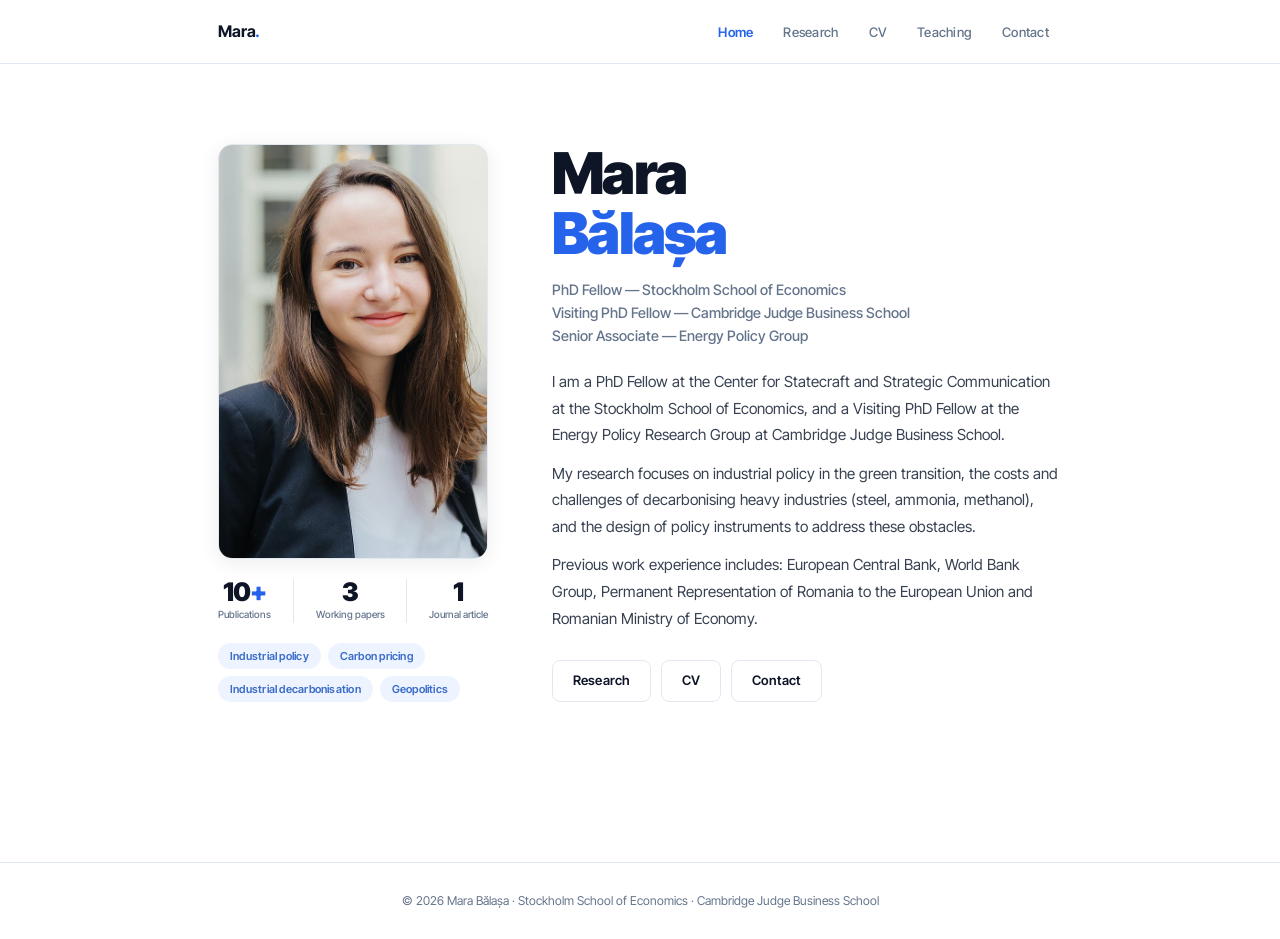
==== index.html @ b7f6f6ef "first commit" ====
<!DOCTYPE html>
<html lang="en">
<head>
  <meta charset="UTF-8" />
  <meta name="viewport" content="width=device-width, initial-scale=1.0" />
  <title>Mara Bălașa — Academic Portfolio</title>
  <link rel="stylesheet" href="style.css" />
</head>
<body>

<nav>
  <div class="nav-inner">
    <a class="nav-name" href="index.html">Mara<span>.</span></a>
    <ul class="nav-links">
      <li><a href="index.html" class="active">Home</a></li>
      <li><a href="research.html">Research</a></li>
      <li><a href="cv.html">CV</a></li>
      <li><a href="teaching.html">Teaching</a></li>
      <li><a href="contact.html">Contact</a></li>
    </ul>
  </div>
</nav>

<main>

  <!-- Hero -->
  <div class="hero-wrap">

    <section class="hero">
      <div class="hero-photo-col">
        <img src="photo.jpg" alt="Mara Bălașa" />
        <div class="hero-stats">
          <div class="stat">
            <span class="stat-num">10<em>+</em></span>
            <span class="stat-label">Publications</span>
          </div>
          <div class="stat-divider"></div>
          <div class="stat">
            <span class="stat-num">3</span>
            <span class="stat-label">Working papers</span>
          </div>
          <div class="stat-divider"></div>
          <div class="stat">
            <span class="stat-num">1</span>
            <span class="stat-label">Journal article</span>
          </div>
        </div>
        <div class="hero-tags">
          <span class="hero-tag hero-tag--policy">Industrial policy</span>
          <span class="hero-tag hero-tag--carbon">Carbon pricing</span>
          <span class="hero-tag hero-tag--decarb">Industrial decarbonisation</span>
          <span class="hero-tag hero-tag--geo">Geopolitics</span>
        </div>
      </div>

      <div class="hero-text">
        <h1>Mara<br/><em>Bălașa</em></h1>
        <p class="hero-role">
          PhD Fellow &mdash; Stockholm School of Economics<br/>
          Visiting PhD Fellow &mdash; Cambridge Judge Business School<br/>
          Senior Associate &mdash; Energy Policy Group
        </p>
        <div class="hero-bio">
          <p>
            I am a PhD Fellow at the Center for Statecraft and Strategic Communication at
            the Stockholm School of Economics, and a Visiting PhD Fellow at the Energy
            Policy Research Group at Cambridge Judge Business School.
          </p>
          <p>
            My research focuses on industrial policy in the green transition, the costs and
            challenges of decarbonising heavy industries (steel, ammonia, methanol), and the
            design of policy instruments to address these obstacles.
          </p>
          <p class="hero-prior">Previous work experience includes: European Central Bank, World Bank Group, Permanent Representation of Romania to the European Union and Romanian Ministry of Economy.</p>
        </div>
        <div class="hero-links">
          <a class="btn btn-primary" href="research.html">Research</a>
          <a class="btn btn-ghost" href="cv.html">CV</a>
          <a class="btn btn-ghost" href="contact.html">Contact</a>
        </div>
      </div>
    </section>
  </div>


</main>

<footer>
  &copy; 2026 Mara Bălașa &middot; Stockholm School of Economics &middot; Cambridge Judge Business School
</footer>

<script src="script.js"></script>
</body>
</html>
---- style.css ----
/* ============================================================
   Academic Portfolio — Newscatcher-inspired light theme
   ============================================================ */

@import url('https://fonts.googleapis.com/css2?family=Inter+Tight:ital,wght@0,300;0,400;0,500;0,600;0,700;0,800;0,900;1,300;1,400&family=Lora:ital,wght@0,400;0,600;1,400&display=swap');

*, *::before, *::after { box-sizing: border-box; margin: 0; padding: 0; }

:root {
  /* ── koen_papers.css token aliases ── */
  --color-bg:        #ffffff;
  --color-surface:   #ffffff;
  --color-border:    #E2E8F0;
  --color-accent:    #2563EB;
  --color-accent-md: #BFDBFE;
  --color-muted:     #64748B;
  --color-subtle:    #94A3B8;
  --color-text:      #0D1526;
  --font-sans:       'Inter Tight', system-ui, sans-serif;
  --font-serif:      'Lora', Georgia, serif;
  --radius-md:       12px;
  --shadow-lg:       0 10px 40px rgba(15,23,42,0.12);
  --transition:      0.2s ease;
  --nav-h:           64px;
  --container-px:    28px;
  --container-w:     900px;

  /* ── Site tokens ── */
  --bg:          #ffffff;
  --bg-soft:     #F5F8FF;
  --bg-dark:     #0B1628;
  --text:        #0D1526;
  --muted:       #64748B;
  --blue:        #2563EB;
  --blue-dark:   #1D4ED8;
  --blue-light:  #EFF6FF;
  --blue-mid:    #BFDBFE;
  --border:      #E2E8F0;
  --shadow-sm:   0 1px 3px rgba(15,23,42,0.06), 0 1px 2px rgba(15,23,42,0.04);
  --shadow-md:   0 4px 20px rgba(15,23,42,0.08);
  --max:         900px;
  --nav-h:       64px;
}

html { font-size: 16px; scroll-behavior: smooth; }

body {
  font-family: 'Inter Tight', system-ui, sans-serif;
  background: var(--bg);
  color: var(--text);
  line-height: 1.65;
  -webkit-font-smoothing: antialiased;
}

a { color: var(--blue); text-decoration: none; }
a:hover { text-decoration: underline; }

/* ── Scroll animations ───────────────────────────────────── */
[data-animate] {
  opacity: 0;
  transform: translateY(24px);
  transition: opacity 0.6s cubic-bezier(0.16,1,0.3,1),
              transform 0.6s cubic-bezier(0.16,1,0.3,1);
}

[data-animate].is-visible {
  opacity: 1;
  transform: translateY(0);
}

[data-animate][data-delay="1"] { transition-delay: 0.08s; }
[data-animate][data-delay="2"] { transition-delay: 0.16s; }
[data-animate][data-delay="3"] { transition-delay: 0.24s; }
[data-animate][data-delay="4"] { transition-delay: 0.32s; }
[data-animate][data-delay="5"] { transition-delay: 0.40s; }

/* ── Navigation ─────────────────────────────────────────── */
nav {
  position: sticky;
  top: 0;
  z-index: 200;
  height: var(--nav-h);
  background: rgba(255,255,255,0.88);
  backdrop-filter: blur(16px);
  -webkit-backdrop-filter: blur(16px);
  border-bottom: 1px solid var(--border);
}

.nav-inner {
  max-width: var(--max);
  margin: 0 auto;
  padding: 0 28px;
  height: 100%;
  display: flex;
  align-items: center;
  justify-content: space-between;
}

.nav-name {
  font-size: 1rem;
  font-weight: 700;
  color: var(--text);
  text-decoration: none;
  letter-spacing: -0.01em;
}

.nav-name span { color: var(--blue); }

.nav-links {
  list-style: none;
  display: flex;
  gap: 4px;
}

.nav-links a {
  font-size: 0.82rem;
  font-weight: 500;
  letter-spacing: 0.02em;
  color: var(--muted);
  text-decoration: none;
  padding: 6px 13px;
  border-radius: 7px;
  transition: color 0.15s, background 0.15s;
}

.nav-links a:hover { color: var(--text); background: var(--bg-soft); text-decoration: none; }
.nav-links a.active { color: var(--blue); font-weight: 600; }

/* ── Page wrapper ────────────────────────────────────────── */
main {
  max-width: var(--max);
  margin: 0 auto;
  padding: clamp(48px,7vw,80px) 28px clamp(72px,10vw,120px);
}

/* ── Section labels ──────────────────────────────────────── */
.label {
  font-size: 0.72rem;
  font-weight: 700;
  letter-spacing: 0.12em;
  text-transform: uppercase;
  color: var(--blue);
  margin-bottom: 18px;
}

/* ── Divider ─────────────────────────────────────────────── */
.divider {
  height: 1px;
  background: var(--border);
  margin: clamp(40px,6vw,64px) 0;
}

/* ── Hero (home) ─────────────────────────────────────────── */
.hero {
  display: flex;
  gap: clamp(36px,5vw,64px);
  align-items: stretch;
  padding-top: 0;
}

.hero-photo-col {
  flex-shrink: 0;
  display: flex;
  flex-direction: column;
  gap: 20px;
  width: 270px;
  align-self: stretch;
}

.hero-photo-col img {
  width: 270px;
  flex: 1;
  min-height: 0;
  object-fit: cover;
  object-position: top center;
  display: block;
  border-radius: 14px;
  border: 1px solid var(--border);
  box-shadow: var(--shadow-md);
}

.hero-stats {
  display: flex;
  justify-content: space-between;
  align-items: center;
  gap: 0;
  width: 100%;
}

.hero-stats .stat { align-items: center; }

.hero-stats .stat-num { font-size: 1.6rem; }

.hero-stats .stat-label { font-size: 0.62rem; text-align: center; }

.hero-photo .photo-placeholder {
  width: 180px;
  height: 220px;
  border-radius: 14px;
  background: var(--bg-soft);
  border: 1px dashed var(--blue-mid);
  display: flex;
  align-items: center;
  justify-content: center;
  color: var(--muted);
  font-size: 0.72rem;
  letter-spacing: 0.05em;
  text-align: center;
  line-height: 1.8;
}

.hero-text { flex: 1; padding-top: 0; }

/* Animate name letters in */
@keyframes heroFadeUp {
  from { opacity: 0; transform: translateY(20px); }
  to   { opacity: 1; transform: translateY(0); }
}

.hero-text h1 {
  font-size: clamp(2.4rem, 6vw, 3.6rem);
  font-weight: 900;
  line-height: 1.04;
  letter-spacing: -0.03em;
  color: var(--text);
  margin-bottom: 14px;
  animation: heroFadeUp 0.7s cubic-bezier(0.16,1,0.3,1) both;
}

.hero-text h1 em {
  font-style: normal;
  color: var(--blue);
}

.hero-role {
  font-size: 0.9rem;
  font-weight: 500;
  color: var(--muted);
  margin-bottom: 22px;
  line-height: 1.6;
  animation: heroFadeUp 0.7s 0.1s cubic-bezier(0.16,1,0.3,1) both;
}

.hero-bio {
  font-size: 0.95rem;
  color: #374151;
  line-height: 1.75;
  margin-bottom: 28px;
  animation: heroFadeUp 0.7s 0.2s cubic-bezier(0.16,1,0.3,1) both;
}

.hero-bio p + p { margin-top: 12px; }

.hero-links {
  display: flex;
  flex-wrap: wrap;
  gap: 10px;
  animation: heroFadeUp 0.7s 0.3s cubic-bezier(0.16,1,0.3,1) both;
}

/* ── Buttons ─────────────────────────────────────────────── */
.btn {
  display: inline-flex;
  align-items: center;
  gap: 6px;
  font-size: 0.82rem;
  font-weight: 600;
  letter-spacing: 0.01em;
  text-decoration: none;
  padding: 9px 20px;
  border-radius: 8px;
  transition: all 0.18s;
  cursor: pointer;
}

.btn:hover { text-decoration: none; }

.btn-primary,
.btn-ghost {
  background: #fff;
  color: var(--text);
  border: 1.5px solid var(--border);
}

.btn-primary:hover,
.btn-ghost:hover {
  background: var(--blue);
  color: #fff;
  border-color: var(--blue);
  box-shadow: 0 2px 14px rgba(37,99,235,0.25);
  transform: translateY(-1px);
  text-decoration: none;
}

/* ── Publication list ────────────────────────────────────── */
.pub-list { list-style: none; display: flex; flex-direction: column; gap: 1px; }

.pub-item {
  padding: 18px 20px;
  background: #fff;
  border: 1px solid var(--border);
  border-radius: 10px;
  margin-bottom: 8px;
  transition: border-color 0.2s, box-shadow 0.2s, transform 0.2s;
}

.pub-item:hover {
  border-color: var(--blue-mid);
  box-shadow: var(--shadow-md);
  transform: translateY(-2px);
}

.pub-title {
  font-family: var(--font-serif);
  font-size: 17px;
  font-weight: 600;
  font-style: normal;
  color: var(--text);
  line-height: 1.4;
  letter-spacing: -.01em;
  margin-bottom: 5px;
}

.pub-title a { color: inherit; text-decoration: none; }
.pub-title a:hover { color: var(--blue); }

.pub-meta {
  font-size: 0.79rem;
  color: var(--muted);
  margin-bottom: 10px;
}

.pub-links { display: flex; flex-wrap: wrap; gap: 6px; }

.pub-link {
  font-size: 0.7rem;
  font-weight: 600;
  letter-spacing: 0.04em;
  text-transform: uppercase;
  text-decoration: none;
  padding: 3px 10px;
  border-radius: 5px;
  border: 1.5px solid var(--border);
  color: var(--muted);
  transition: all 0.15s;
}

.pub-link:hover {
  color: var(--blue);
  border-color: var(--blue-mid);
  background: var(--blue-light);
  text-decoration: none;
}

.see-all {
  font-size: 0.85rem;
  font-weight: 600;
  color: var(--blue);
  text-decoration: none;
  display: inline-flex;
  align-items: center;
  gap: 4px;
  margin-top: 22px;
  transition: gap 0.2s;
}

.see-all:hover { gap: 8px; text-decoration: none; }

/* ── Year badge ──────────────────────────────────────────── */
.year-badge {
  display: inline-block;
  font-size: 0.7rem;
  font-weight: 700;
  letter-spacing: 0.08em;
  color: var(--blue);
  background: var(--blue-light);
  border: 1px solid var(--blue-mid);
  border-radius: 6px;
  padding: 3px 10px;
  margin-bottom: 12px;
}

.year-group { margin-bottom: 44px; }
.year-label {
  font-size: 0.82rem;
  font-weight: 600;
  color: var(--muted);
  letter-spacing: 0.04em;
}

/* ── Page heading ────────────────────────────────────────── */
.page-heading { margin-bottom: clamp(36px,5vw,56px); }

.page-heading h1 {
  font-size: clamp(2rem,5vw,3rem);
  font-weight: 900;
  letter-spacing: -0.03em;
  line-height: 1.08;
  color: var(--text);
  margin-bottom: 12px;
}

.page-heading h1 em { font-style: normal; color: var(--blue); }

.page-heading p {
  font-size: 0.92rem;
  color: var(--muted);
  max-width: 540px;
  line-height: 1.65;
}

/* ── CV timeline ─────────────────────────────────────────── */
.tl-track {
  position: relative;
  margin-bottom: 52px;
}

/* The continuous vertical black line */
.tl-track::before {
  content: '';
  position: absolute;
  /* year col = 108px, dot col = 24px → dot center at 108+12=120px, offset by half line width (1px) */
  left: 119px;
  top: 0;
  bottom: 0;
  width: 2px;
  background: var(--text);
}

.tl-section-label {
  font-size: 0.72rem;
  font-weight: 700;
  letter-spacing: 0.12em;
  text-transform: uppercase;
  color: var(--blue);
  /* align with content column: 108px year + 24px dot col + 20px body padding-left */
  padding-left: 152px;
  margin-top: 40px;
  margin-bottom: 18px;
  position: relative;
  z-index: 1;
}

.tl-section-label:first-child { margin-top: 0; }

.tl-entry {
  display: grid;
  grid-template-columns: 108px 24px 1fr;
  align-items: start;
  margin-bottom: 26px;
}

.tl-year {
  text-align: right;
  padding-right: 0;
  padding-top: 3px;
  font-size: 0.78rem;
  font-weight: 600;
  color: var(--muted);
  letter-spacing: 0.02em;
  line-height: 1.3;
}

.tl-dot-col {
  display: flex;
  justify-content: center;
  align-items: flex-start;
  padding-top: 5px;
  position: relative;
  z-index: 1;
}

.tl-dot {
  width: 11px;
  height: 11px;
  border-radius: 50%;
  background: var(--blue);
  flex-shrink: 0;
  position: relative;
  z-index: 1;
}

.tl-body {
  padding-left: 20px;
  padding-bottom: 4px;
}

.tl-body h3 {
  font-size: 0.95rem;
  font-weight: 700;
  color: var(--text);
  margin-bottom: 2px;
}

.tl-body p {
  font-size: 0.83rem;
  color: var(--muted);
  line-height: 1.45;
  margin-bottom: 0;
}

@media (max-width: 580px) {
  .tl-track::before { left: 79px; }
  .tl-entry { grid-template-columns: 80px 24px 1fr; }
  .tl-section-label { padding-left: 118px; }
  .tl-year { font-size: 0.72rem; }
}

/* ── CV entries ──────────────────────────────────────────── */
.cv-section { margin-bottom: 52px; }
.cv-prior-text { color: var(--muted); font-size: 0.95rem; line-height: 1.7; margin-top: 8px; }

.cv-logos {
  display: flex;
  flex-wrap: wrap;
  align-items: center;
  gap: 32px 40px;
  margin-top: 16px;
}

.cv-logo-item {
  display: flex;
  align-items: center;
  justify-content: center;
}

.cv-logo {
  height: 36px;
  width: auto;
  max-width: 140px;
  object-fit: contain;
  filter: grayscale(100%);
  opacity: 0.6;
  transition: opacity 0.2s, filter 0.2s;
}

.cv-logo:hover {
  filter: grayscale(0%);
  opacity: 1;
}

.cv-logo-lg {
  height: 100px;
}

.cv-logo-md {
  height: 60px;
}

.cv-logo-text-fallback {
  display: none;
}

.cv-logo-name {
  font-size: 0.8rem;
  font-weight: 600;
  color: var(--muted);
  letter-spacing: 0.03em;
  text-transform: uppercase;
  opacity: 0.6;
}

.cv-entry {
  display: flex;
  align-items: center;
  gap: 24px;
  padding: 10px 0;
  border-bottom: 1px solid var(--border);
}

.cv-entry:first-of-type { border-top: 1px solid var(--border); }

.cv-year {
  flex-shrink: 0;
  width: 108px;
  font-size: 0.78rem;
  font-weight: 600;
  color: var(--muted);
  letter-spacing: 0.02em;
}

.cv-body {
  display: flex;
  flex-direction: column;
  justify-content: center;
  gap: 1px;
}

.cv-body h3 {
  font-size: 0.95rem;
  font-weight: 700;
  color: var(--text);
  margin-bottom: 0;
}

.cv-body p {
  font-size: 0.83rem;
  color: var(--muted);
  margin-bottom: 0;
  line-height: 1.4;
}

.cv-body p em { color: var(--blue); font-style: normal; font-weight: 500; }

/* ── Teaching ────────────────────────────────────────────── */
.course-name-row {
  display: flex;
  align-items: center;
  gap: 10px;
  flex-wrap: wrap;
  margin-bottom: 6px;
}

.course-tag {
  font-size: 10.5px;
  font-weight: 600;
  letter-spacing: .03em;
  text-transform: uppercase;
  padding: 2px 8px;
  border-radius: 4px;
  white-space: nowrap;
  background: #F0FAF4;
  color: #2D7A50;
}

.course-item {
  padding: 16px 20px;
  background: #fff;
  border: 1px solid var(--border);
  border-radius: 10px;
  margin-bottom: 8px;
  transition: border-color 0.2s, box-shadow 0.2s;
}

.course-item:hover {
  border-color: var(--blue-mid);
  box-shadow: var(--shadow-sm);
}

.course-name { font-size: 0.95rem; font-weight: 600; color: var(--text); margin-bottom: 3px; }
.course-meta { font-size: 0.8rem; color: var(--muted); line-height: 1.5; }

/* ── Contact ─────────────────────────────────────────────── */
.contact-columns {
  display: grid;
  grid-template-columns: 1fr 1fr;
  gap: 60px;
  align-items: stretch;
}

.contact-columns .contact-block {
  display: flex;
  flex-direction: column;
}

.profile-links {
  display: flex;
  flex-direction: column;
  flex: 1;
}

.profile-link-row {
  display: flex;
  align-items: center;
  gap: 16px;
  padding: 0;
  font-size: 0.9rem;
  color: var(--text);
  text-decoration: none;
  transition: color 0.18s;
  flex: 1;
}

.profile-link-row:hover { text-decoration: none; }

.profile-link-row:hover .profile-link-name {
  color: var(--blue);
}

.profile-icon {
  width: 36px;
  height: 36px;
  flex-shrink: 0;
  display: flex;
  align-items: center;
  justify-content: center;
  background: var(--bg-soft);
  border-radius: 8px;
  color: var(--muted);
  transition: background 0.18s, color 0.18s;
}

.profile-link-row:hover .profile-icon {
  background: var(--blue-light);
  color: var(--blue);
}

.profile-link-name {
  color: var(--muted);
  transition: color 0.18s;
}

.profile-arrow {
  color: var(--blue);
  font-size: 0.85em;
}

@media (max-width: 680px) {
  .contact-columns { grid-template-columns: 1fr; gap: 0; }
}

.contact-block { margin-bottom: 44px; }

.contact-row {
  display: flex;
  align-items: baseline;
  gap: 20px;
  padding: 14px 0;
  border-bottom: 1px solid var(--border);
  font-size: 0.9rem;
}

.contact-row:first-child { border-top: 1px solid var(--border); }

.contact-label {
  width: 140px;
  flex-shrink: 0;
  font-size: 0.72rem;
  font-weight: 700;
  letter-spacing: 0.08em;
  text-transform: uppercase;
  color: var(--muted);
}

/* ── Hero decorative elements (home page) ────────────────── */
@keyframes floatBlob {
  from { transform: translateY(0) scale(1); }
  to   { transform: translateY(-18px) scale(1.04); }
}

.hero-wrap {
  position: relative;
  margin-bottom: clamp(24px,4vw,40px);
}

.hero { position: relative; z-index: 1; }

/* ── Stat strip ──────────────────────────────────────────── */
.stat-strip {
  display: flex;
  gap: 32px;
  flex-wrap: wrap;
  margin-bottom: clamp(40px,6vw,60px);
}

.stat {
  display: flex;
  flex-direction: column;
  gap: 2px;
}

.stat-num {
  font-size: clamp(1.6rem,4vw,2.4rem);
  font-weight: 900;
  letter-spacing: -0.03em;
  color: var(--text);
  line-height: 1;
}

.stat-num em { font-style: normal; color: var(--blue); }

.stat-label {
  font-size: 0.78rem;
  color: var(--muted);
  font-weight: 500;
}

.stat-divider {
  width: 1px;
  background: var(--border);
  align-self: stretch;
}

/* ── Research section card (home page) ───────────────────── */
.research-section {
  background: var(--bg-soft);
  border-radius: 20px;
  padding: clamp(28px,4vw,44px);
  border: 1px solid var(--border);
}

/* ── CV card wrapper ─────────────────────────────────────── */
.cv-card {
  background: var(--bg-soft);
  border: 1px solid var(--border);
  border-radius: 16px;
  padding: clamp(10px,1.5vw,14px);
  margin-bottom: 16px;
}

.cv-card .cv-entry:last-of-type { border-bottom: none; }
.cv-card .cv-entry:first-of-type { border-top: none; }

/* ── CV dark CTA banner ──────────────────────────────────── */
.cv-cta {
  background: var(--bg-dark);
  border-radius: 20px;
  padding: clamp(32px,5vw,52px) clamp(24px,4vw,48px);
  display: flex;
  align-items: center;
  justify-content: space-between;
  gap: 28px;
  flex-wrap: wrap;
  margin-top: clamp(48px,7vw,80px);
  position: relative;
  overflow: hidden;
}

.cv-cta::before {
  content: '';
  position: absolute;
  top: -60px; right: -60px;
  width: 280px; height: 280px;
  border-radius: 50%;
  background: radial-gradient(circle, rgba(37,99,235,0.35) 0%, transparent 65%);
  pointer-events: none;
  animation: floatBlob 9s ease-in-out infinite alternate;
}

.cv-cta::after {
  content: '';
  position: absolute;
  bottom: -40px; left: 80px;
  width: 180px; height: 180px;
  border-radius: 50%;
  background: radial-gradient(circle, rgba(37,99,235,0.18) 0%, transparent 65%);
  pointer-events: none;
  animation: floatBlob 7s 1s ease-in-out infinite alternate;
}

.cv-cta-text { position: relative; z-index: 1; }

.cv-cta-text h2 {
  font-size: clamp(1.3rem,3vw,1.9rem);
  font-weight: 800;
  letter-spacing: -0.02em;
  color: #fff;
  margin-bottom: 8px;
}

.cv-cta-text p {
  font-size: 0.88rem;
  color: rgba(255,255,255,0.55);
  margin: 0;
}

.cv-cta-actions {
  position: relative;
  z-index: 1;
  display: flex;
  gap: 10px;
  flex-wrap: wrap;
}

.btn-white {
  background: #fff;
  color: var(--bg-dark);
  border: 1.5px solid #fff;
  font-size: 0.82rem;
  font-weight: 700;
}

.btn-white:hover {
  background: #F1F5F9;
  border-color: #F1F5F9;
  transform: translateY(-1px);
  text-decoration: none;
}

.btn-outline-white {
  background: transparent;
  color: rgba(255,255,255,0.75);
  border: 1.5px solid rgba(255,255,255,0.2);
  font-size: 0.82rem;
  font-weight: 600;
}

.btn-outline-white:hover {
  background: rgba(255,255,255,0.08);
  color: #fff;
  border-color: rgba(255,255,255,0.4);
  transform: translateY(-1px);
  text-decoration: none;
}

/* ── Container / section helpers ────────────────────────── */
.container {
  max-width: var(--container-w);
  margin-inline: auto;
  padding-inline: var(--container-px);
}

.section {
  padding-block: clamp(48px,7vw,80px);
}

/* ── Footer ──────────────────────────────────────────────── */
footer {
  border-top: 1px solid var(--border);
  padding: 28px;
  text-align: center;
  font-size: 0.76rem;
  color: var(--muted);
}

/* ── Papers (research page) ──────────────────────────────── */
.papers { background: var(--color-bg); }

.papers__filter {
  display: flex;
  gap: 8px;
  margin-bottom: 44px;
  flex-wrap: wrap;
}

.filter-btn {
  padding: 8px 18px;
  border-radius: 100px;
  border: 1.5px solid var(--color-border);
  background: var(--color-surface);
  font-family: var(--font-sans);
  font-size: 13px;
  font-weight: 500;
  color: var(--color-muted);
  cursor: pointer;
  transition: all var(--transition);
}

.filter-btn:hover {
  border-color: var(--color-accent-md);
  color: var(--color-accent);
}

.filter-btn.active {
  background: var(--color-accent);
  border-color: var(--color-accent);
  color: #fff;
}

.papers__grid {
  display: grid;
  grid-template-columns: repeat(auto-fill, minmax(340px, 1fr));
  gap: 24px;
}

.paper-card {
  background: var(--color-surface);
  border: 1px solid var(--color-border);
  border-radius: var(--radius-md);
  padding: 30px 28px;
  display: flex;
  flex-direction: column;
  gap: 14px;
  transition: transform var(--transition), box-shadow var(--transition), border-color var(--transition);
  position: relative;
  overflow: hidden;
}

.paper-card::before {
  content: '';
  position: absolute;
  top: 0; left: 0; right: 0;
  height: 3px;
  background: var(--color-accent);
  transform: scaleX(0);
  transform-origin: left;
  transition: transform var(--transition);
}

.paper-card:hover {
  transform: translateY(-4px);
  box-shadow: var(--shadow-lg);
  border-color: transparent;
}

.paper-card:hover::before { transform: scaleX(1); }

.paper-card[data-hidden] { display: none; }

.paper-card__meta {
  display: flex;
  align-items: center;
  gap: 10px;
  flex-wrap: wrap;
}

.paper-card__venue {
  font-family: var(--font-serif);
  font-style: italic;
  font-size: 13.5px;
  color: var(--color-accent);
  flex: 1;
  min-width: 0;
}

.paper-card__year {
  font-size: 12px;
  font-weight: 600;
  color: var(--color-subtle);
  letter-spacing: .04em;
}

.paper-card__type {
  font-size: 10.5px;
  font-weight: 600;
  letter-spacing: .08em;
  text-transform: uppercase;
  padding: 3px 9px;
  border-radius: 100px;
}

.hero-tags {
  display: flex;
  flex-direction: row;
  flex-wrap: wrap;
  align-items: flex-start;
  gap: 7px;
}

.hero-prior {
  font-size: 0.95rem;
  color: #374151;
  line-height: 1.75;
  margin-top: 12px;
  margin-bottom: 0;
}

.hero-tag {
  font-size: 11px;
  font-weight: 600;
  letter-spacing: 0.02em;
  padding: 4px 12px;
  border-radius: 100px;
}

.hero-tag--policy { background: #EEF4FF; color: #3B6CC8; }
.hero-tag--decarb { background: #EEF4FF; color: #3B6CC8; }
.hero-tag--geo    { background: #EEF4FF; color: #3B6CC8; }
.hero-tag--carbon { background: #EEF4FF; color: #3B6CC8; }

.paper-card__type--journal   { background: #EEF4FF; color: #3B6CC8; }
.paper-card__type--chapter   { background: #F0FAF4; color: #2D7A50; }
.paper-card__type--working   { background: #FFF7ED; color: #B45309; }
.paper-card__type--notebook  { background: #FDF4FF; color: #7E22CE; }

.paper-card__title {
  font-family: var(--font-serif);
  font-size: 17px;
  font-weight: 600;
  line-height: 1.4;
  color: var(--color-text);
  letter-spacing: -.01em;
}

.paper-card__abstract {
  font-size: 13.5px;
  line-height: 1.75;
  color: var(--color-muted);
  display: -webkit-box;
  -webkit-box-orient: vertical;
  -webkit-line-clamp: 4;
  overflow: hidden;
}

.paper-card__authors {
  font-size: 12.5px;
  font-weight: 500;
  color: var(--color-subtle);
  margin-top: auto;
  padding-top: 4px;
}

.paper-card__link {
  display: inline-flex;
  align-items: center;
  gap: 6px;
  font-size: 13px;
  font-weight: 600;
  color: var(--color-accent);
  margin-top: 6px;
  text-decoration: none;
  transition: gap var(--transition), opacity var(--transition);
}

.paper-card__link:hover { gap: 10px; opacity: .8; text-decoration: none; }

/* ── Responsive ──────────────────────────────────────────── */
@media (max-width: 900px) {
  .papers__grid { grid-template-columns: 1fr; }
}

@media (max-width: 580px) {
  .hero { flex-direction: column; gap: 24px; }
  .hero-photo-col { width: 100%; }
  .hero-photo-col img { width: 100%; height: 220px; border-radius: 10px; }
  .cv-entry { grid-template-columns: 1fr; gap: 2px; }
  .nav-links a { padding: 5px 8px; font-size: 0.76rem; }
  .papers__grid { grid-template-columns: 1fr; }
}
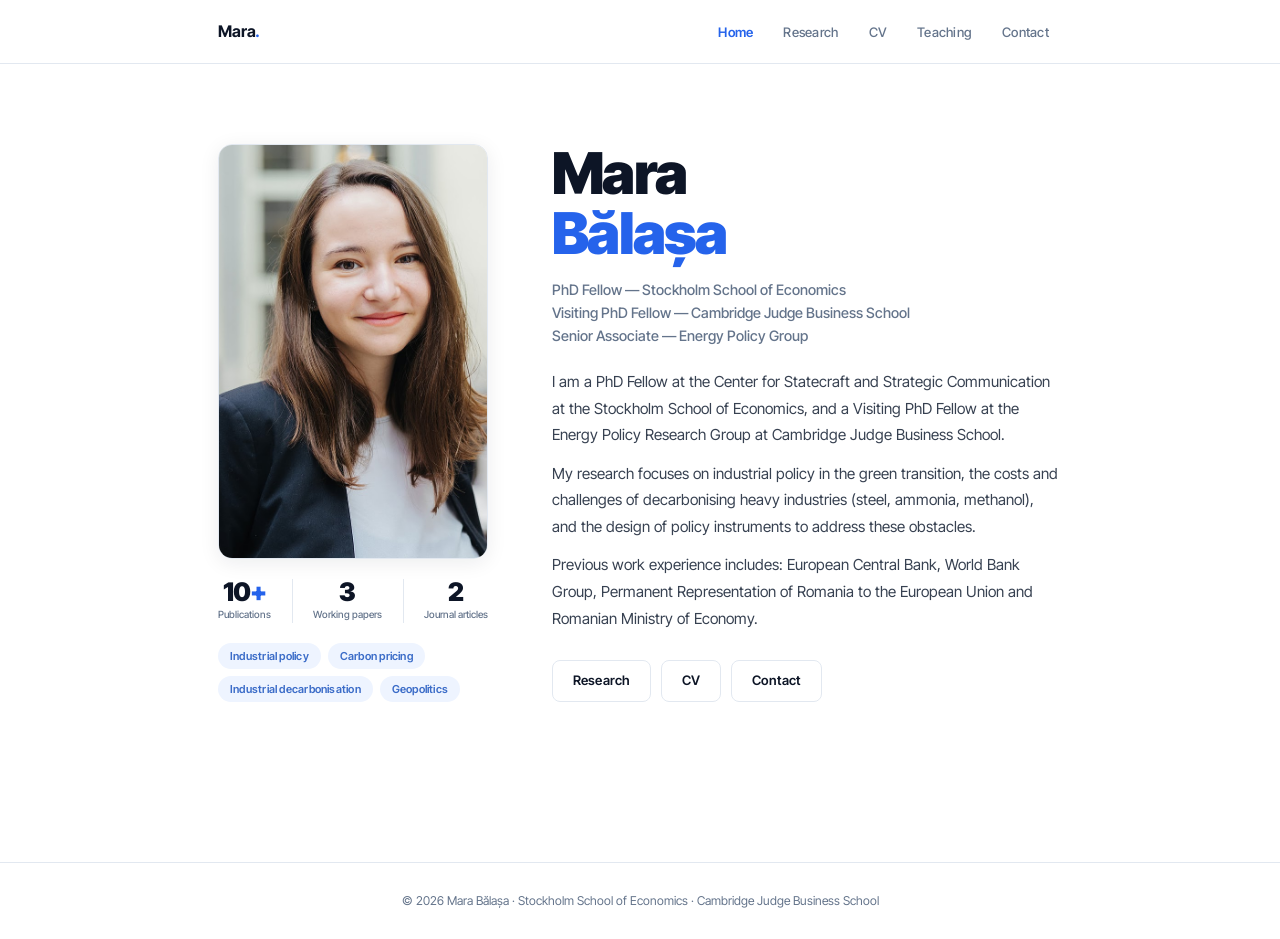
==== commit 363d9992: "new paper and teaching grade 2026" ====
--- a/index.html
+++ b/index.html
@@ -1,6 +1,14 @@
 <!DOCTYPE html>
 <html lang="en">
 <head>
+  <!-- Google Analytics -->
+  <script async src="https://www.googletagmanager.com/gtag/js?id=G-THQWLVJSH7"></script>
+  <script>
+    window.dataLayer = window.dataLayer || [];
+    function gtag(){dataLayer.push(arguments);}
+    gtag('js', new Date());
+    gtag('config', 'G-THQWLVJSH7');
+  </script>
   <meta charset="UTF-8" />
   <meta name="viewport" content="width=device-width, initial-scale=1.0" />
   <title>Mara Bălașa — Academic Portfolio</title>
@@ -41,8 +49,8 @@
           </div>
           <div class="stat-divider"></div>
           <div class="stat">
-            <span class="stat-num">1</span>
-            <span class="stat-label">Journal article</span>
+            <span class="stat-num">2</span>
+            <span class="stat-label">Journal articles</span>
           </div>
         </div>
         <div class="hero-tags">
--- a/style.css
+++ b/style.css
@@ -500,7 +500,20 @@
 }
 
 @media (max-width: 580px) {
-  .tl-track::before { left: 79px; }
+  /* Replace pixel-calculated line with one anchored to the dot column itself */
+  .tl-track { overflow: hidden; }
+  .tl-track::before { display: none; }
+  .tl-dot-col::before {
+    content: '';
+    position: absolute;
+    left: 50%;
+    transform: translateX(-50%);
+    top: -9999px;
+    bottom: -9999px;
+    width: 2px;
+    background: var(--text);
+    z-index: 0;
+  }
   .tl-entry { grid-template-columns: 80px 24px 1fr; }
   .tl-section-label { padding-left: 118px; }
   .tl-year { font-size: 0.72rem; }
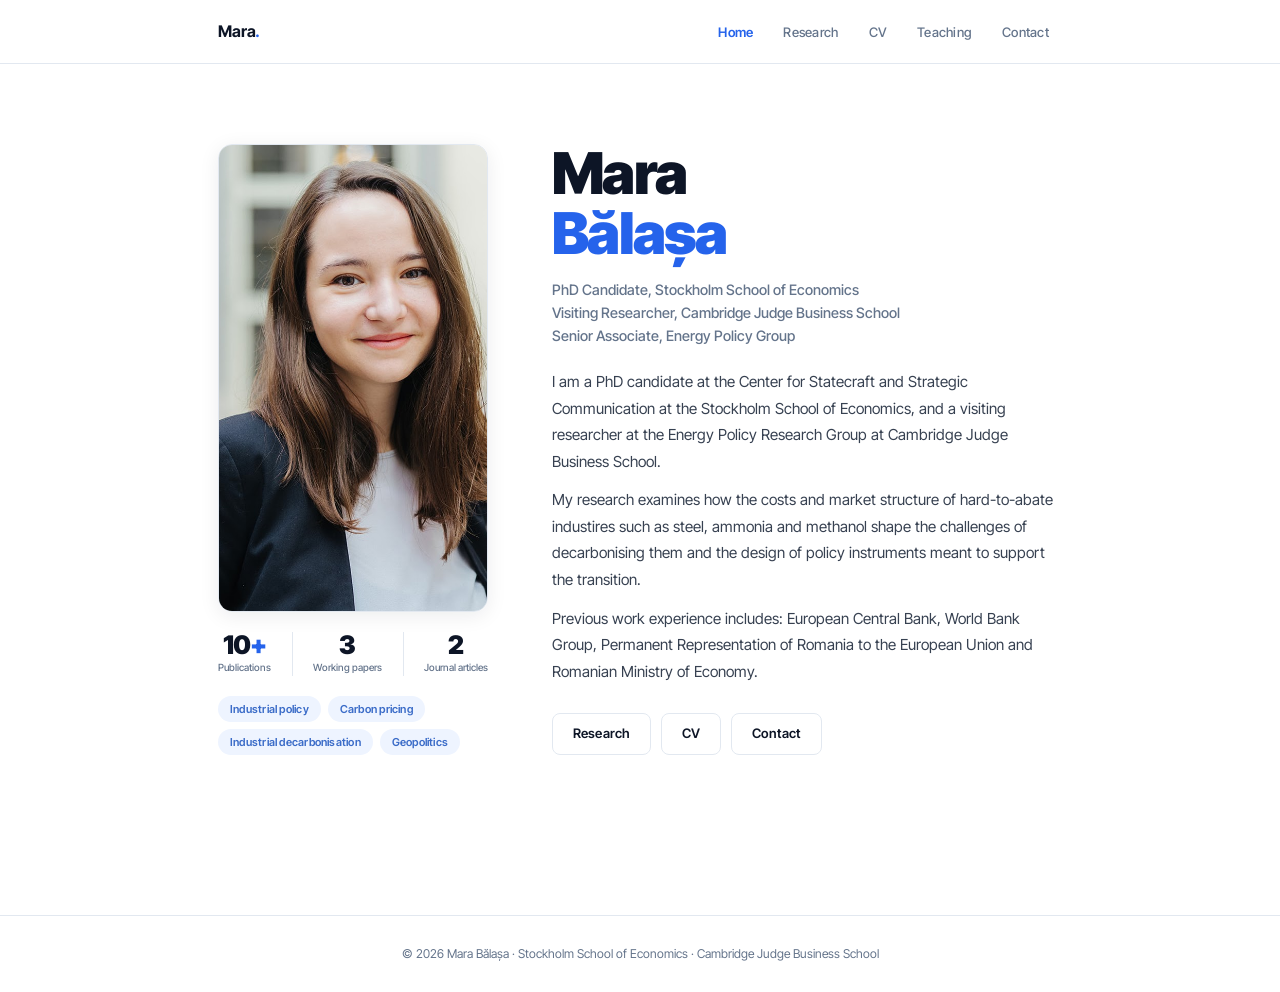
==== commit e95352ea: "first page changes Co-Authored-By: Claude Sonnet 5 <noreply@anthropic.com>" ====
--- a/index.html
+++ b/index.html
@@ -64,20 +64,20 @@
       <div class="hero-text">
         <h1>Mara<br/><em>Bălașa</em></h1>
         <p class="hero-role">
-          PhD Fellow &mdash; Stockholm School of Economics<br/>
-          Visiting PhD Fellow &mdash; Cambridge Judge Business School<br/>
-          Senior Associate &mdash; Energy Policy Group
+          PhD Candidate, Stockholm School of Economics<br/>
+          Visiting Researcher, Cambridge Judge Business School<br/>
+          Senior Associate, Energy Policy Group
         </p>
         <div class="hero-bio">
           <p>
-            I am a PhD Fellow at the Center for Statecraft and Strategic Communication at
-            the Stockholm School of Economics, and a Visiting PhD Fellow at the Energy
-            Policy Research Group at Cambridge Judge Business School.
+            I am a PhD candidate at the Center for Statecraft and Strategic Communication at
+            the Stockholm School of Economics, and a visiting researcher at the Energy Policy
+            Research Group at Cambridge Judge Business School.
           </p>
           <p>
-            My research focuses on industrial policy in the green transition, the costs and
-            challenges of decarbonising heavy industries (steel, ammonia, methanol), and the
-            design of policy instruments to address these obstacles.
+            My research examines how the costs and market structure of hard-to-abate industires
+            such as steel, ammonia and methanol shape the challenges of decarbonising them and
+            the design of policy instruments meant to support the transition.
           </p>
           <p class="hero-prior">Previous work experience includes: European Central Bank, World Bank Group, Permanent Representation of Romania to the European Union and Romanian Ministry of Economy.</p>
         </div>
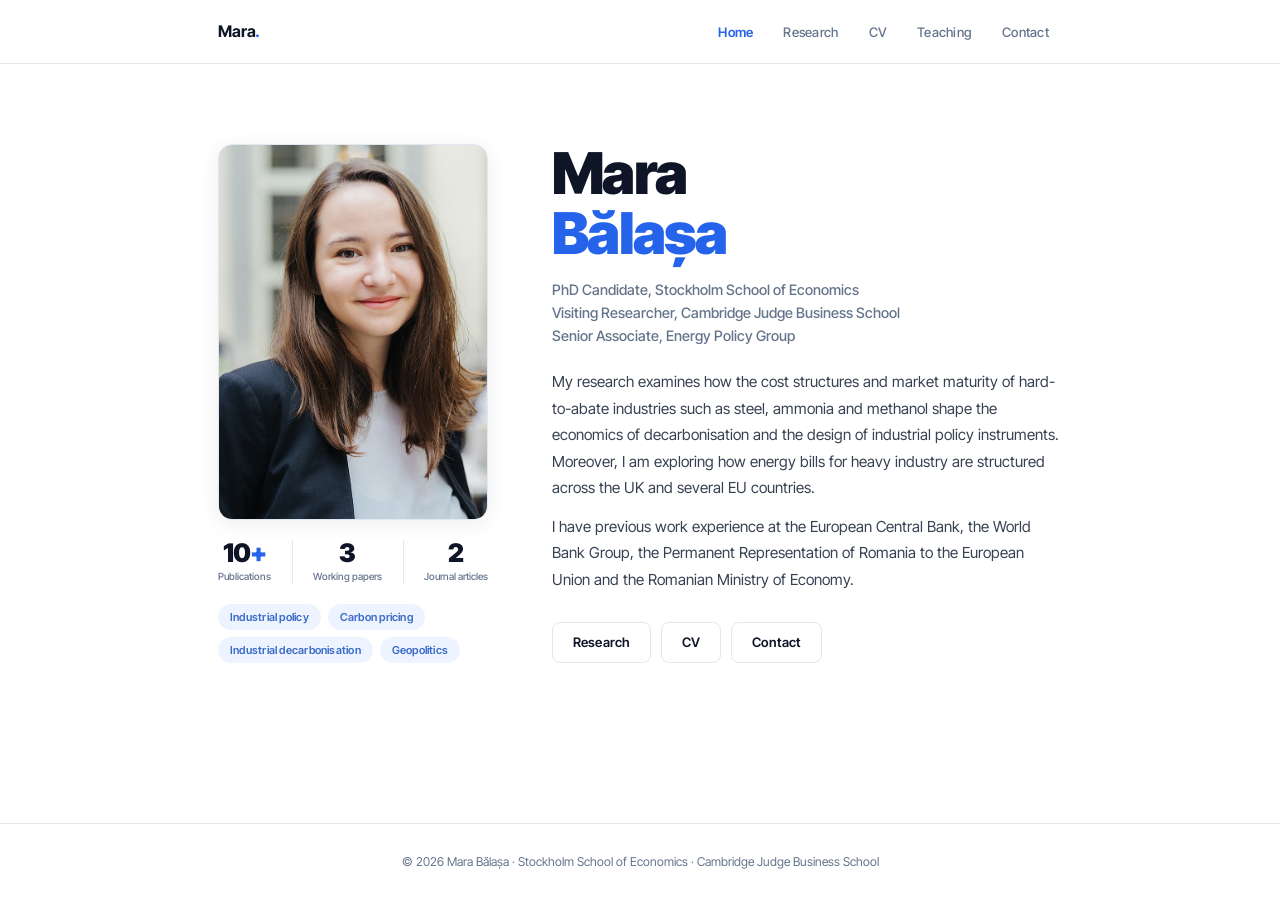
==== commit fffe3af9: "changes to first page bio" ====
--- a/index.html
+++ b/index.html
@@ -70,16 +70,12 @@
         </p>
         <div class="hero-bio">
           <p>
-            I am a PhD candidate at the Center for Statecraft and Strategic Communication at
-            the Stockholm School of Economics, and a visiting researcher at the Energy Policy
-            Research Group at Cambridge Judge Business School.
+            My research examines how the cost structures and market maturity of hard-to-abate
+            industries such as steel, ammonia and methanol shape the economics of decarbonisation
+            and the design of industrial policy instruments. Moreover, I am exploring how energy
+            bills for heavy industry are structured across the UK and several EU countries.
           </p>
-          <p>
-            My research examines how the costs and market structure of hard-to-abate industires
-            such as steel, ammonia and methanol shape the challenges of decarbonising them and
-            the design of policy instruments meant to support the transition.
-          </p>
-          <p class="hero-prior">Previous work experience includes: European Central Bank, World Bank Group, Permanent Representation of Romania to the European Union and Romanian Ministry of Economy.</p>
+          <p class="hero-prior">I have previous work experience at the European Central Bank, the World Bank Group, the Permanent Representation of Romania to the European Union and the Romanian Ministry of Economy.</p>
         </div>
         <div class="hero-links">
           <a class="btn btn-primary" href="research.html">Research</a>
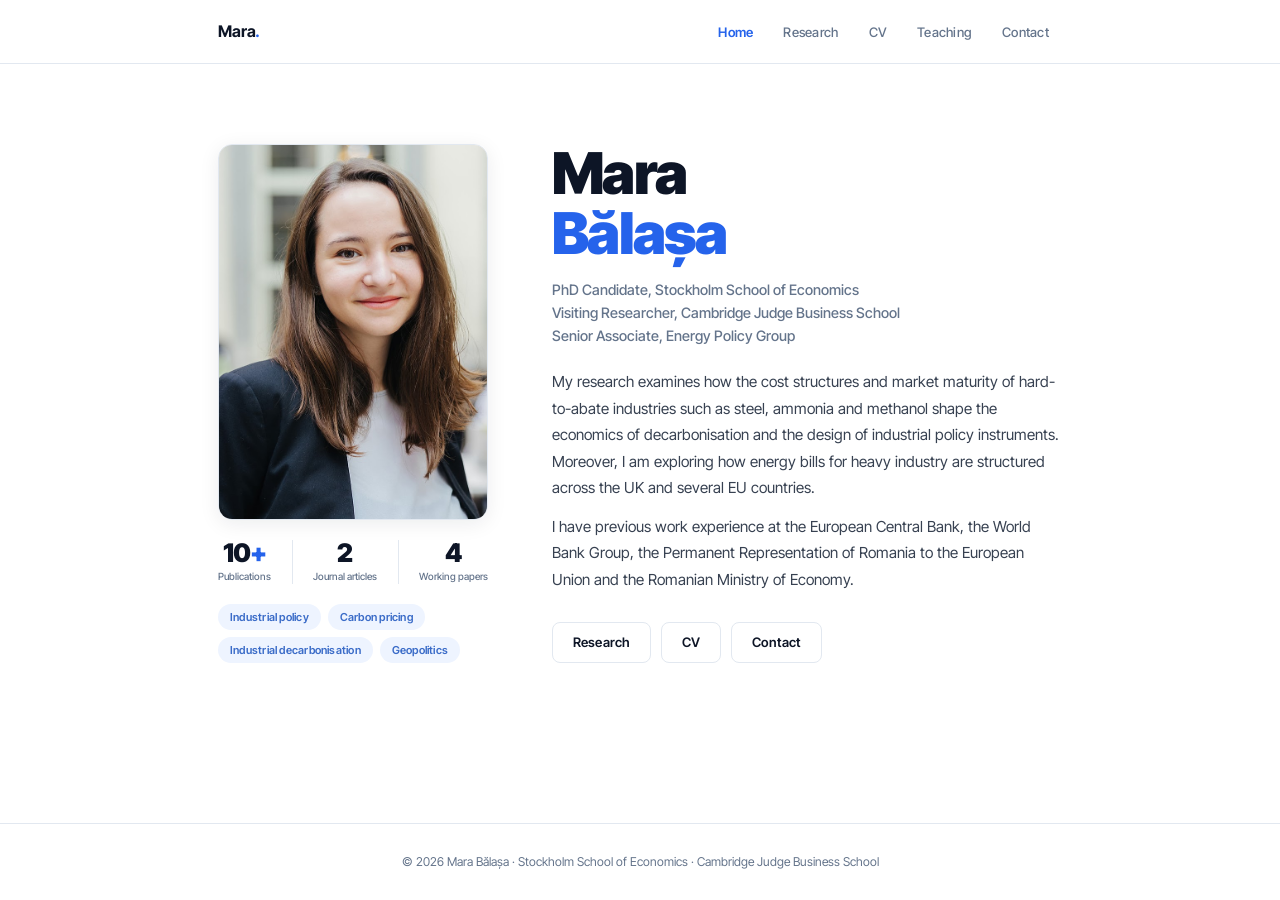
==== commit cb255cdc: "added new WP" ====
--- a/index.html
+++ b/index.html
@@ -44,13 +44,13 @@
           </div>
           <div class="stat-divider"></div>
           <div class="stat">
-            <span class="stat-num">3</span>
-            <span class="stat-label">Working papers</span>
+            <span class="stat-num">2</span>
+            <span class="stat-label">Journal articles</span>
           </div>
           <div class="stat-divider"></div>
           <div class="stat">
-            <span class="stat-num">2</span>
-            <span class="stat-label">Journal articles</span>
+            <span class="stat-num">4</span>
+            <span class="stat-label">Working papers</span>
           </div>
         </div>
         <div class="hero-tags">
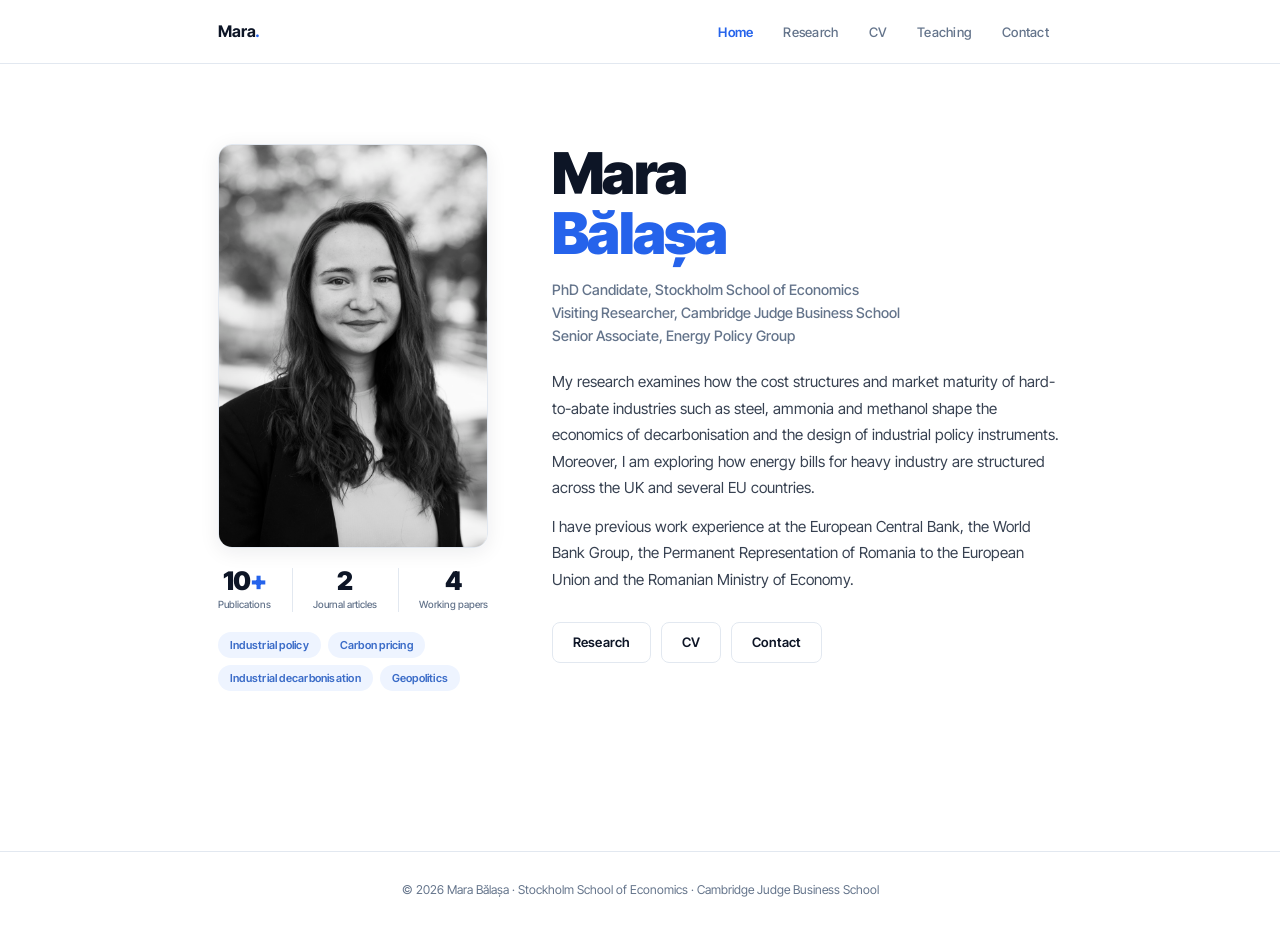
==== commit a0c49f54: "new picture" ====
--- a/index.html
+++ b/index.html
@@ -36,7 +36,7 @@
 
     <section class="hero">
       <div class="hero-photo-col">
-        <img src="photo.jpg" alt="Mara Bălașa" />
+        <img src="photo2-web.jpg" alt="Mara Bălașa" />
         <div class="hero-stats">
           <div class="stat">
             <span class="stat-num">10<em>+</em></span>
